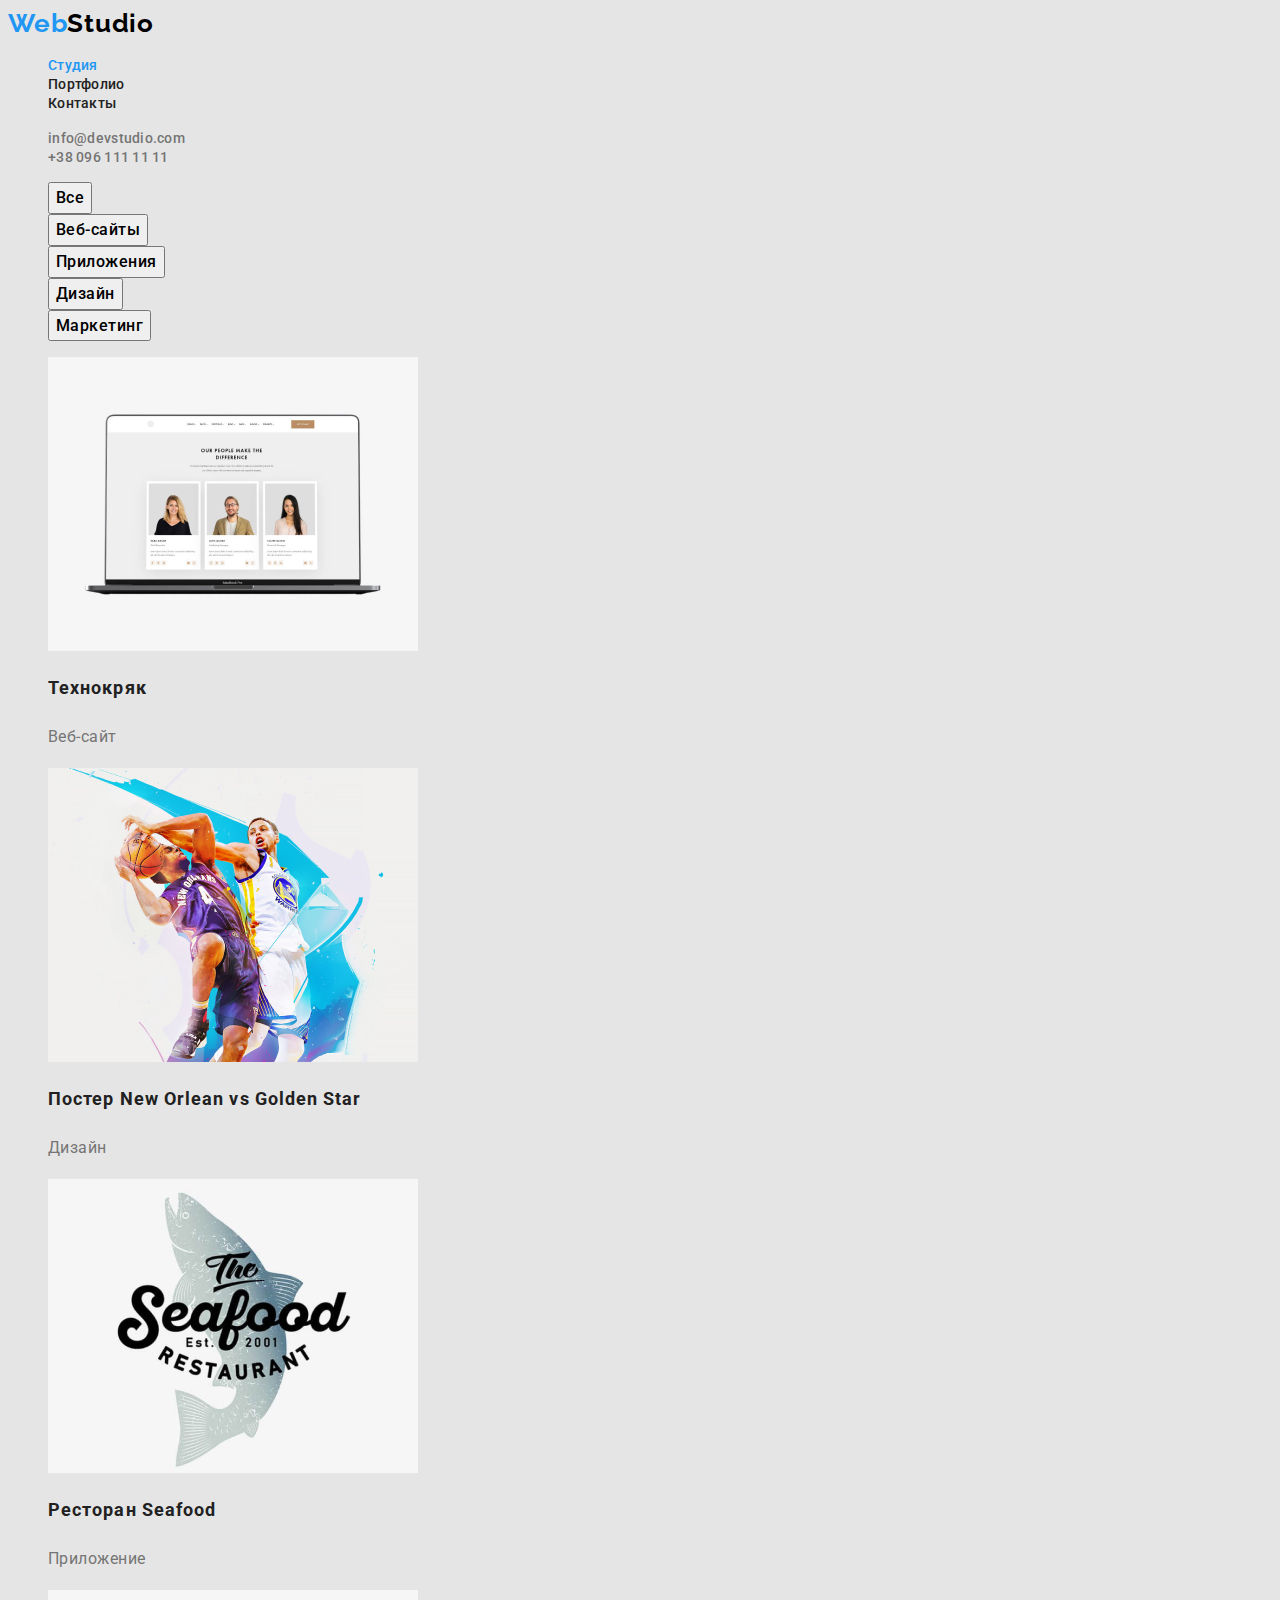
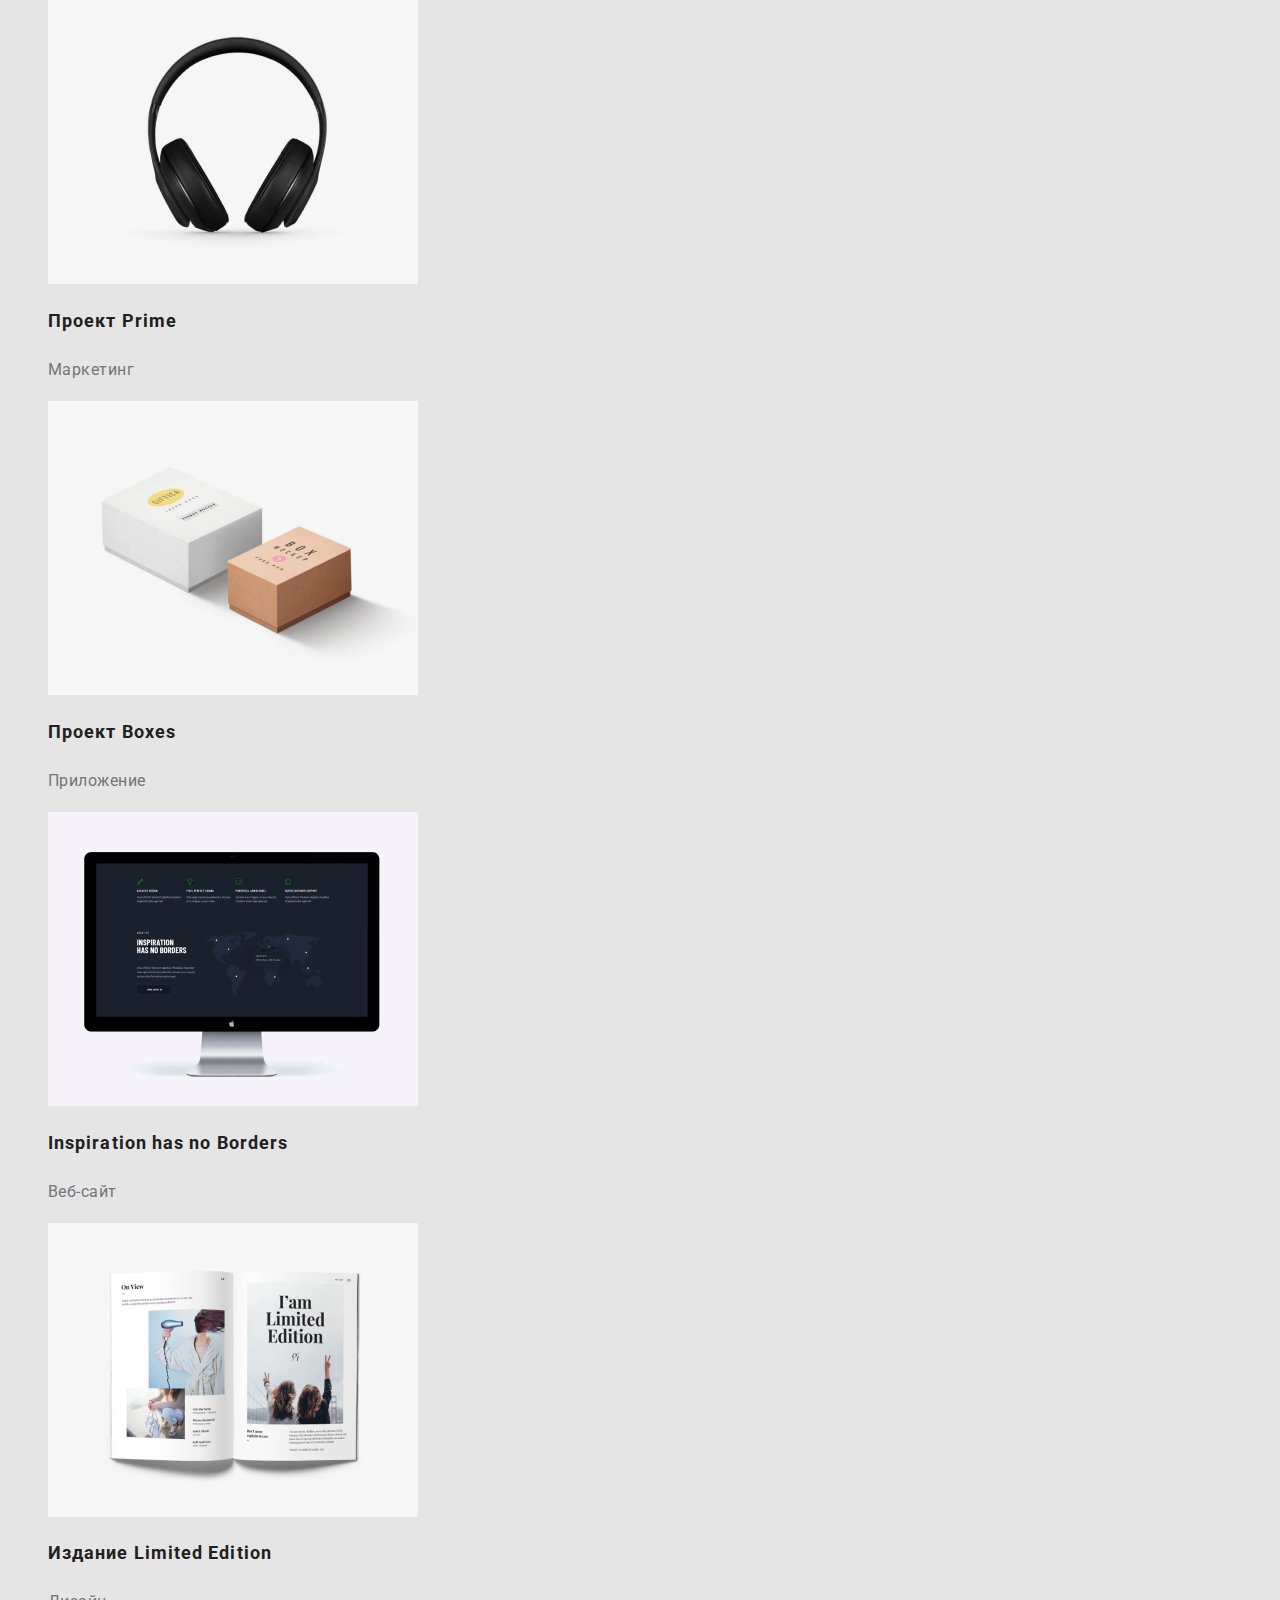
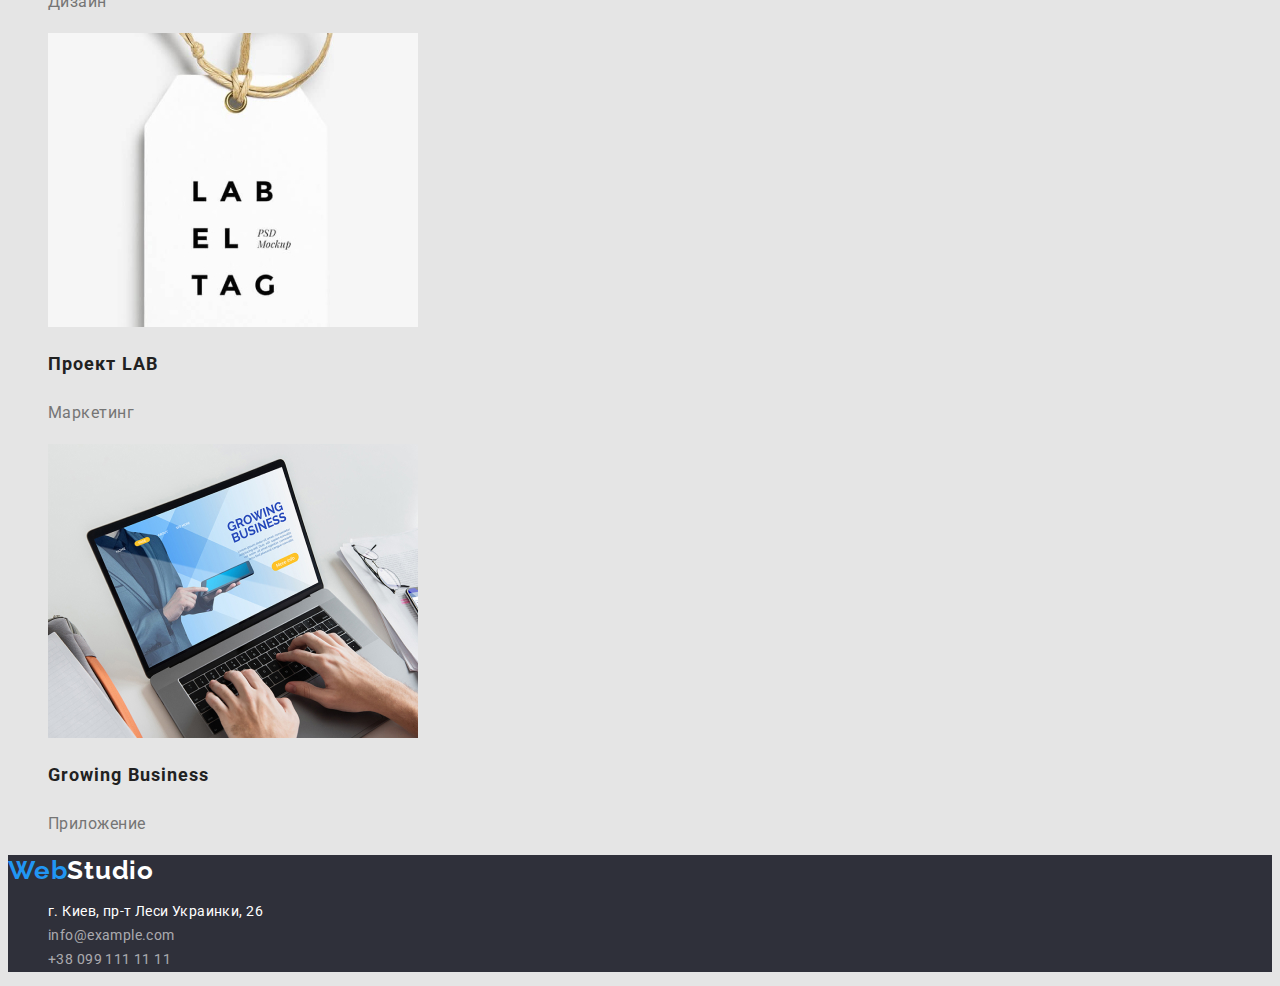
==== portfolio.html @ c13cead9 "Clone 2 markup" ====
<!DOCTYPE html>
<html lang="ru">
  <head>
    <meta charset="UTF-8" />
    <meta name="viewport" content="width=device-width, initial-scale=1.0" />
    <title>Document</title>
    <link rel="stylesheet" href="./css/styles.css" />
    <link
      href="https://fonts.googleapis.com/css2?family=Raleway:wght@700&family=Roboto:wght@400;500;700;900&display=swap"
      rel="stylesheet"
    />
  </head>

  <body>
    <header>
      <!-- Шапка сайта -->
      <nav class="site-nav">
        <a href="index.html" class="logo"><span class="web">Web</span>Studio</a>
        <ul class="list">
          <li><a href="" class="active link">Студия</a></li>
          <li><a href="./portfolio.html" class="link">Портфолио</a></li>
          <li><a href="" class="link">Контакты</a></li>
        </ul>
      </nav>

      <ul class="auth-nav list">
        <li>
          <a href="mailto:info@devstudio.com" class="link"
            >info@devstudio.com</a
          >
        </li>
        <li><a href="tel:+380961111111" class="link">+38 096 111 11 11</a></li>
      </ul>
    </header>
    <main>
      <!-- Портфолио -->
      <section>
        <h1 class="visually-hidden">Портфолио</h1>

        <!-- Фильтр -->
        <ul class="list">
          <li><button type="button" class="btn">Все</button></li>
          <li><button type="button" class="btn">Веб-сайты</button></li>
          <li><button type="button" class="btn">Приложения</button></li>
          <li><button type="button" class="btn">Дизайн</button></li>
          <li><button type="button" class="btn">Маркетинг</button></li>
        </ul>

        <!-- Набор контента -->
        <ul class="list content">
          <li>
            <a href="">
              <img
                src="./images/Portfolio/img1.jpg"
                alt="Компьютер с фото сотрудниками"
                width="370"
              />
              <h2 class="title">Технокряк</h2>
              <p class="text">Веб-сайт</p>
            </a>
          </li>
          <li>
            <a href="">
              <img
                src="./images/Portfolio/img2.jpg"
                alt="Баскетболисты"
                width="370"
              />
              <h2 class="title">Постер New Orlean vs Golden Star</h2>
              <p class="text">Дизайн</p>
            </a>
          </li>
          <li>
            <a href="">
              <img
                src="./images/Portfolio/img3.jpg"
                alt="Логотип ресторана"
                width="370"
              />
              <h2 class="title">Ресторан Seafood</h2>
              <p class="text">Приложение</p>
            </a>
          </li>
          <li>
            <a href="">
              <img
                src="./images/Portfolio/img4.jpg"
                alt="Наушники"
                width="370"
              />
              <h2 class="title">Проект Prime</h2>
              <p class="text">Маркетинг</p>
            </a>
          </li>
          <li>
            <a href="">
              <img
                src="./images/Portfolio/img5.jpg"
                alt="Две коробки"
                width="370"
              />
              <h2 class="title">Проект Boxes</h2>
              <p class="text">Приложение</p>
            </a>
          </li>
          <li>
            <a href="">
              <img
                src="./images/Portfolio/img6.jpg"
                alt="Монитор компьютера"
                width="370"
              />
              <h2 class="title">Inspiration has no Borders</h2>
              <p class="text">Веб-сайт</p>
            </a>
          </li>
          <li>
            <a href="">
              <img
                src="./images/Portfolio/img7.jpg"
                alt="Открытая книга"
                width="370"
              />
              <h2 class="title">Издание Limited Edition</h2>
              <p class="text">Дизайн</p>
            </a>
          </li>
          <li>
            <a href="">
              <img src="./images/Portfolio/img8.jpg" alt="Бирка" width="370" />
              <h2 class="title">Проект LAB</h2>
              <p class="text">Маркетинг</p>
            </a>
          </li>
          <li>
            <a href="">
              <img
                src="./images/Portfolio/img9.jpg"
                alt="Работа за ноутбуком"
                width="370"
              />
              <h2 class="title">Growing Business</h2>
              <p class="text">Приложение</p>
            </a>
          </li>
        </ul>
      </section>
    </main>
    <footer>
      <!-- Footer -->
      <a href="" class="logo-footer"><span class="web">Web</span>Studio</a>
      <address>
        <ul class="footer-list">
          <li class="address dates">г. Киев, пр-т Леси Украинки, 26</li>
          <li>
            <a href="mailto:info@example.com" class="dates transp"
              >info@example.com</a
            >
          </li>
          <li>
            <a href="tel:+380991111111" class="dates transp"
              >+38 099 111 11 11</a
            >
          </li>
        </ul>
      </address>
    </footer>
  </body>
</html>
---- css/styles.css ----
/* цвет основного текста #212121 */
/* вторичный цвет текста #757575 */
/* цвет лого #000000 */
/* белый #FFFFFF */
/* акцент #2196F3 */

:root {
  --primary-text-color: #212121;
  --secondary-text-color: #757575;
  --logo-color: #000000;
  --special-text-color: #ffffff;
  --accent-color: #2196f3;
}

body {
  background-color: #e5e5e5;
  color: var(--primary-text-color);
  font-family: "Roboto", sans-serif;
}

a {
  text-decoration: none;
  color: inherit;
}

/* index.html*/

.list {
  list-style: none;
}

.site-nav .link,
.auth-nav .link {
  font-family: Roboto;
  font-weight: 500;
  font-size: 14px;
  line-height: 1.14;
  letter-spacing: 0.02em;
}

.auth-nav .link {
  color: var(--secondary-text-color);
}

/* logo */
.web {
  color: var(--accent-color);
}

.logo {
  color: var(--logo-color);
  font-family: Raleway;
  font-weight: bold;
  font-size: 26px;
  line-height: 1.19;
  letter-spacing: 0.03em;
}

.logo-footer {
  color: var(--special-text-color);
  font-family: Raleway;
  font-weight: bold;
  font-size: 26px;
  line-height: 1.19;
  letter-spacing: 0.03em;
}

/* navegation */
.link:hover,
.link:focus {
  color: var(--accent-color);
}

.active {
  color: var(--accent-color);
}

/* hero */
.hero .hero-title {
  color: var(--special-text-color);
  font-weight: 900;
  font-size: 44px;
  line-height: 1.36;
  text-align: center;
  letter-spacing: 0.06em;
  text-transform: uppercase;
}

.hero {
  background-color: #2f303a;
}

.button {
  background-color: var(--accent-color);
  color: var(--special-text-color);
  font-family: Roboto;
  font-style: normal;
  font-weight: bold;
  font-size: 16px;
  line-height: 1.87;
  display: flex;
  align-items: center;
  text-align: center;
  letter-spacing: 0.06em;
}

.button:hover,
.button:focus {
  color: var(--primary-text-color);
}

/* team */

.section .team {
  font-weight: 500;
  font-size: 16px;
  line-height: 1.18;
  letter-spacing: 0.03em;
}

/* section */
.section .title {
  font-weight: bold;
  font-size: 14px;
  line-height: 1.14;
  letter-spacing: 0.03em;
  text-transform: uppercase;
}

.section .text {
  color: var(--secondary-text-color);
  font-weight: normal;
  font-size: 14px;
  line-height: 1.71;
  letter-spacing: 0.03em;
}

.section .title-h2 {
  font-weight: bold;
  font-size: 36px;
  line-height: 1.16;
  text-align: center;
  letter-spacing: 0.03em;
}

.section .team {
  font-weight: 500;
  font-size: 16px;
  line-height: 1.18;
  letter-spacing: 0.03em;
}

.section .team-job {
  font-weight: normal;
  font-size: 16px;
  line-height: 1.18;
  letter-spacing: 0.03em;
  color: var(--secondary-text-color);
}

/* footer */
footer {
  background-color: #2f303a;
}

.logo-footer {
  font-weight: bold;
  font-size: 26px;
  line-height: 1.19;
  letter-spacing: 0.03em;
}

.footer-list {
  font-weight: normal;
  font-size: 14px;
  line-height: 1.71;
  letter-spacing: 0.03em;
  font-style: normal;
}

.address {
  color: var(--special-text-color);
}

.footer-list .dates:hover,
.footer-list .dates:focus {
  color: var(--accent-color);
}

.transp {
  color: rgba(255, 255, 255, 0.6);
}

.footer-list {
  list-style: none;
}

/* Portfolio */
.visually-hidden {
  position: absolute !important;
  clip: rect(1px 1px 1px 1px);
  clip: rect(1px, 1px, 1px, 1px);
  padding: 0 !important;
  border: 0 !important;
  height: 1px !important;
  width: 1px !important;
  overflow: hidden;
}

/* button */
.btn:hover,
.btn:focus {
  background-color: var(--accent-color);
  cursor: pointer;
}

.list .btn {
  font-family: Roboto;
  font-weight: 500;
  font-size: 16px;
  line-height: 1.62;
  text-align: center;
  letter-spacing: 0.03em;
}

/* content */
.content .title {
  font-weight: bold;
  font-size: 18px;
  line-height: 2;
  letter-spacing: 0.06em;
}

.content .text {
  font-size: 16px;
  line-height: 1.87;
  letter-spacing: 0.03em;
  color: var(--secondary-text-color);
}
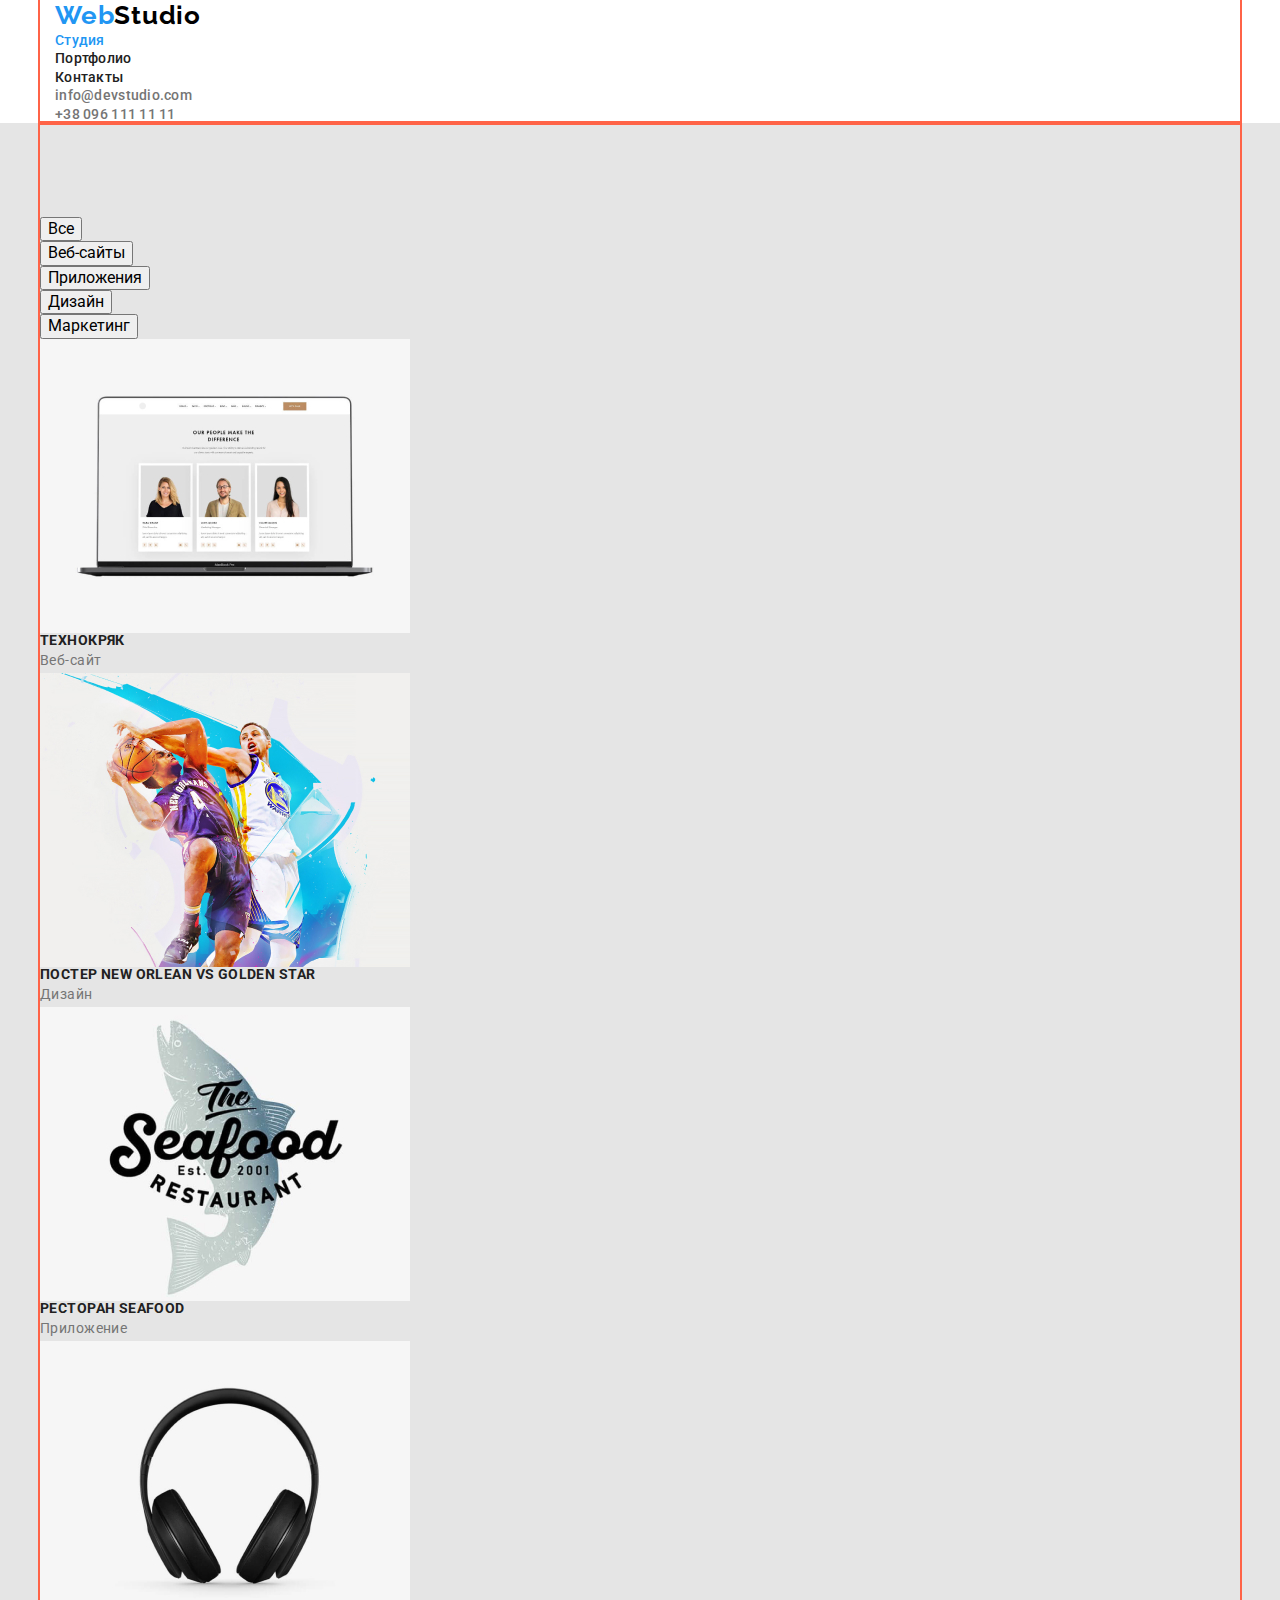
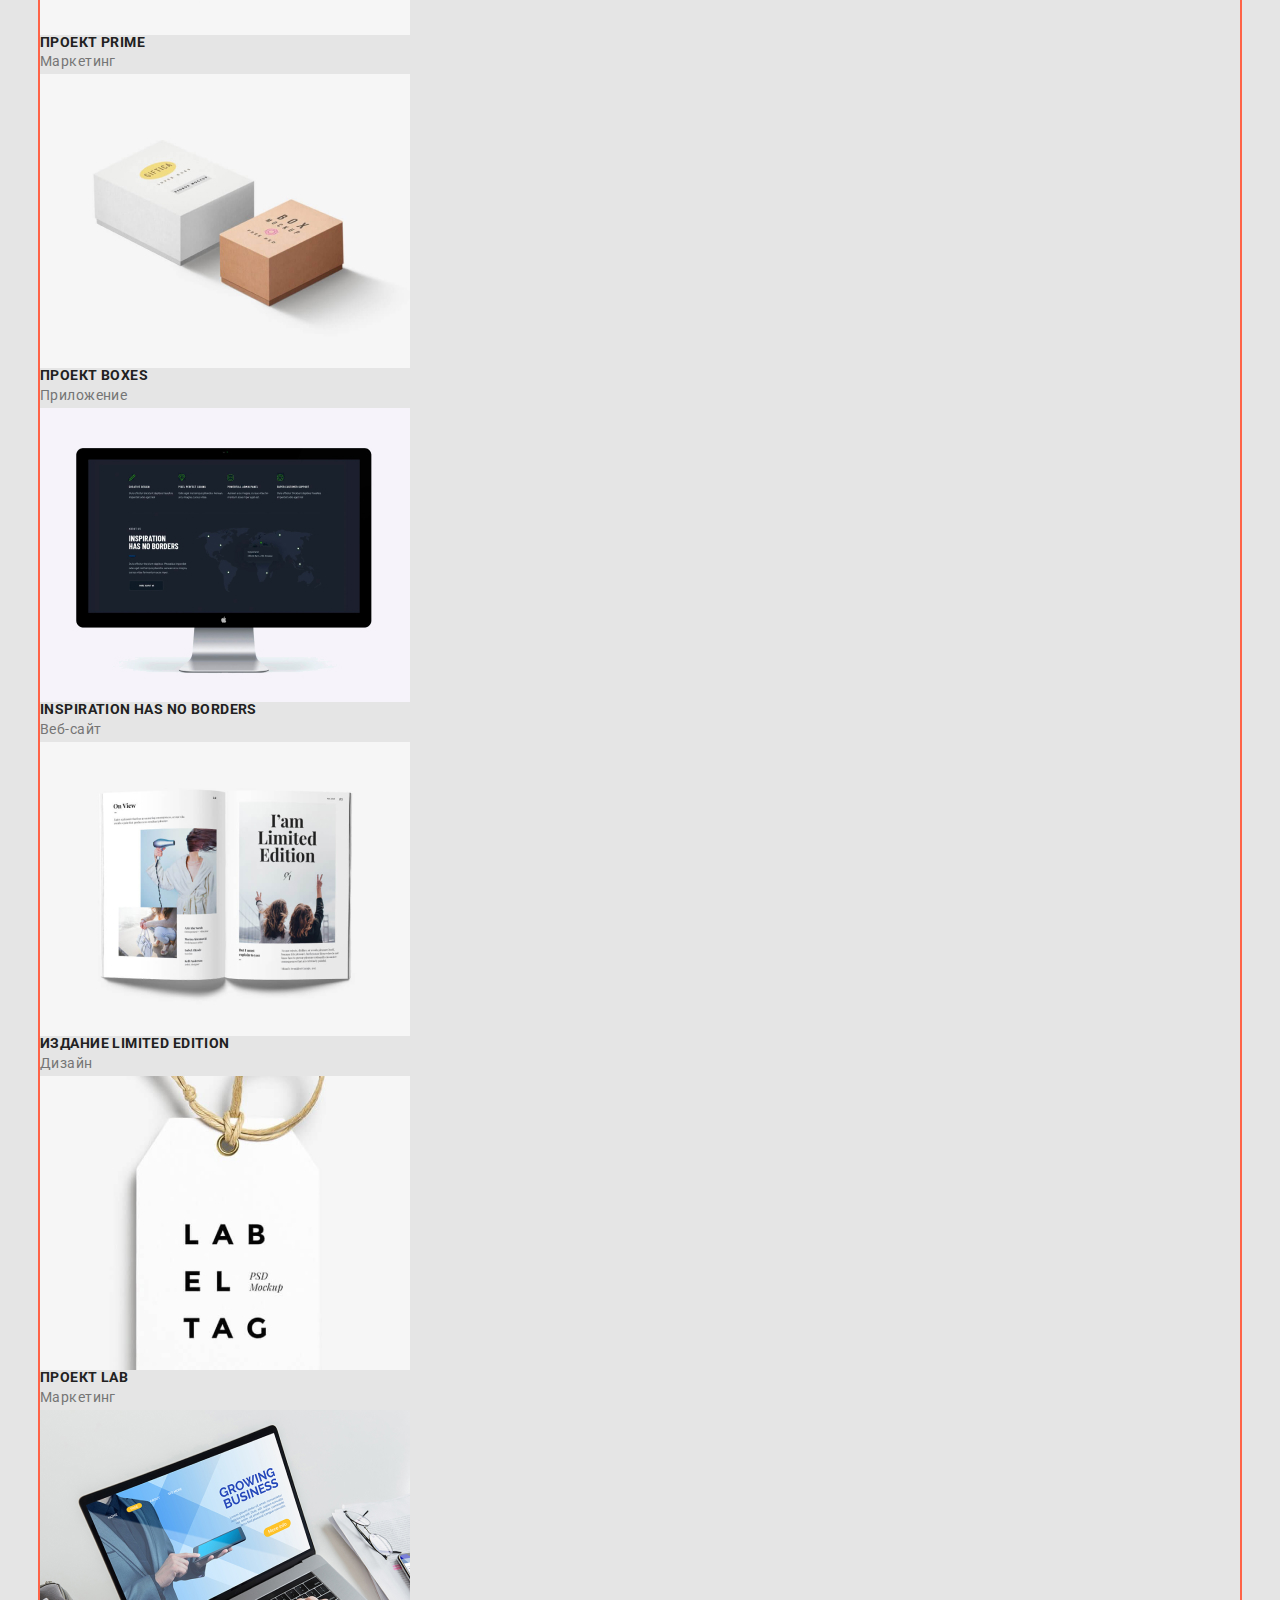
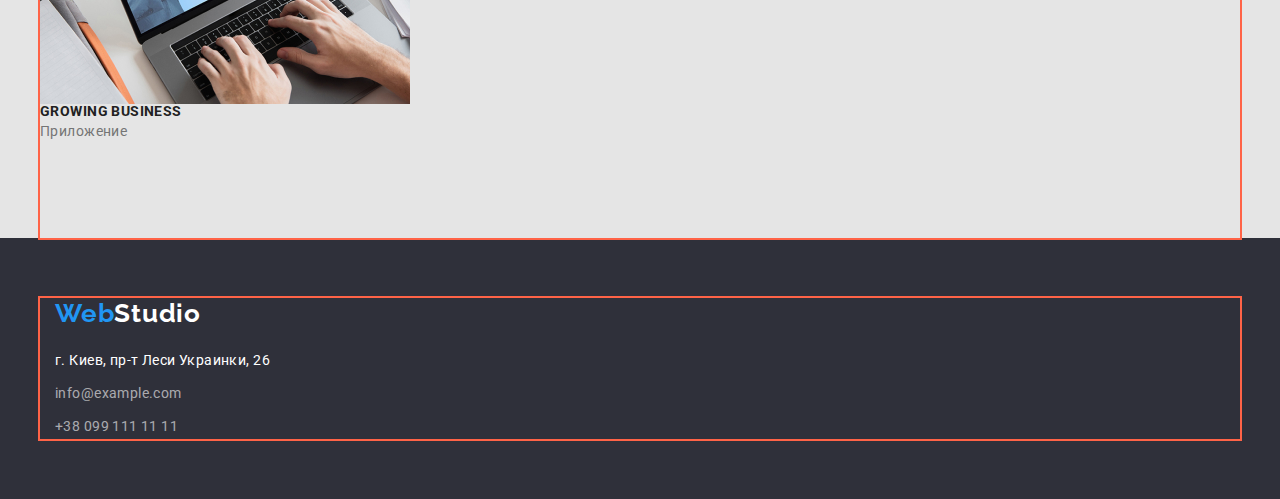
==== commit 4b21910c: "Add margin and padding" ====
--- a/portfolio.html
+++ b/portfolio.html
@@ -4,166 +4,201 @@
     <meta charset="UTF-8" />
     <meta name="viewport" content="width=device-width, initial-scale=1.0" />
     <title>Document</title>
-    <link rel="stylesheet" href="./css/styles.css" />
     <link
       href="https://fonts.googleapis.com/css2?family=Raleway:wght@700&family=Roboto:wght@400;500;700;900&display=swap"
       rel="stylesheet"
     />
+    <link
+      rel="stylesheet"
+      href="https://cdnjs.cloudflare.com/ajax/libs/modern-normalize/1.0.0/modern-normalize.min.css"
+    />
+    <link rel="stylesheet" href="./css/styles.css" />
   </head>
 
   <body>
-    <header>
+    <header class="page-header">
       <!-- Шапка сайта -->
-      <nav class="site-nav">
-        <a href="index.html" class="logo"><span class="web">Web</span>Studio</a>
-        <ul class="list">
-          <li><a href="" class="active link">Студия</a></li>
-          <li><a href="./portfolio.html" class="link">Портфолио</a></li>
-          <li><a href="" class="link">Контакты</a></li>
+      <div class="container">
+        <nav class="site-nav">
+          <a href="index.html" class="logo"
+            ><span class="web">Web</span>Studio</a
+          >
+          <ul class="list">
+            <li><a href="" class="active link">Студия</a></li>
+            <li><a href="./portfolio.html" class="link">Портфолио</a></li>
+            <li><a href="" class="link">Контакты</a></li>
+          </ul>
+        </nav>
+
+        <ul class="auth-nav list">
+          <li>
+            <a href="mailto:info@devstudio.com" class="link"
+              >info@devstudio.com</a
+            >
+          </li>
+          <li>
+            <a href="tel:+380961111111" class="link">+38 096 111 11 11</a>
+          </li>
         </ul>
-      </nav>
-
-      <ul class="auth-nav list">
-        <li>
-          <a href="mailto:info@devstudio.com" class="link"
-            >info@devstudio.com</a
-          >
-        </li>
-        <li><a href="tel:+380961111111" class="link">+38 096 111 11 11</a></li>
-      </ul>
+      </div>
     </header>
     <main>
       <!-- Портфолио -->
-      <section>
-        <h1 class="visually-hidden">Портфолио</h1>
-
-        <!-- Фильтр -->
-        <ul class="list">
-          <li><button type="button" class="btn">Все</button></li>
-          <li><button type="button" class="btn">Веб-сайты</button></li>
-          <li><button type="button" class="btn">Приложения</button></li>
-          <li><button type="button" class="btn">Дизайн</button></li>
-          <li><button type="button" class="btn">Маркетинг</button></li>
-        </ul>
-
-        <!-- Набор контента -->
-        <ul class="list content">
-          <li>
-            <a href="">
-              <img
-                src="./images/Portfolio/img1.jpg"
-                alt="Компьютер с фото сотрудниками"
-                width="370"
-              />
-              <h2 class="title">Технокряк</h2>
-              <p class="text">Веб-сайт</p>
-            </a>
-          </li>
-          <li>
-            <a href="">
-              <img
-                src="./images/Portfolio/img2.jpg"
-                alt="Баскетболисты"
-                width="370"
-              />
-              <h2 class="title">Постер New Orlean vs Golden Star</h2>
-              <p class="text">Дизайн</p>
-            </a>
-          </li>
-          <li>
-            <a href="">
-              <img
-                src="./images/Portfolio/img3.jpg"
-                alt="Логотип ресторана"
-                width="370"
-              />
-              <h2 class="title">Ресторан Seafood</h2>
-              <p class="text">Приложение</p>
-            </a>
-          </li>
-          <li>
-            <a href="">
-              <img
-                src="./images/Portfolio/img4.jpg"
-                alt="Наушники"
-                width="370"
-              />
-              <h2 class="title">Проект Prime</h2>
-              <p class="text">Маркетинг</p>
-            </a>
-          </li>
-          <li>
-            <a href="">
-              <img
-                src="./images/Portfolio/img5.jpg"
-                alt="Две коробки"
-                width="370"
-              />
-              <h2 class="title">Проект Boxes</h2>
-              <p class="text">Приложение</p>
-            </a>
-          </li>
-          <li>
-            <a href="">
-              <img
-                src="./images/Portfolio/img6.jpg"
-                alt="Монитор компьютера"
-                width="370"
-              />
-              <h2 class="title">Inspiration has no Borders</h2>
-              <p class="text">Веб-сайт</p>
-            </a>
-          </li>
-          <li>
-            <a href="">
-              <img
-                src="./images/Portfolio/img7.jpg"
-                alt="Открытая книга"
-                width="370"
-              />
-              <h2 class="title">Издание Limited Edition</h2>
-              <p class="text">Дизайн</p>
-            </a>
-          </li>
-          <li>
-            <a href="">
-              <img src="./images/Portfolio/img8.jpg" alt="Бирка" width="370" />
-              <h2 class="title">Проект LAB</h2>
-              <p class="text">Маркетинг</p>
-            </a>
-          </li>
-          <li>
-            <a href="">
-              <img
-                src="./images/Portfolio/img9.jpg"
-                alt="Работа за ноутбуком"
-                width="370"
-              />
-              <h2 class="title">Growing Business</h2>
-              <p class="text">Приложение</p>
-            </a>
-          </li>
-        </ul>
+        <div class="container section">
+          <h1 class="visually-hidden">Портфолио</h1>
+
+          <!-- Фильтр -->
+          <ul class="list filter">
+            <li><button type="button" class="btn">Все</button></li>
+            <li><button type="button" class="btn">Веб-сайты</button></li>
+            <li><button type="button" class="btn">Приложения</button></li>
+            <li><button type="button" class="btn">Дизайн</button></li>
+            <li><button type="button" class="btn">Маркетинг</button></li>
+          </ul>
+
+          <!-- Набор контента -->
+          <ul class="list content">
+            <li>
+              <a class="foto" href="">
+                <img
+                  src="./images/Portfolio/img1.jpg"
+                  alt="Компьютер с фото сотрудниками"
+                  width="370"
+                />
+                <div class="item-footer">
+                  <h2 class="title">Технокряк</h2>
+                  <p class="text">Веб-сайт</p>
+                </div>
+              </a>
+            </li>
+            <li>
+              <a class="foto" href="">
+                <img
+                  src="./images/Portfolio/img2.jpg"
+                  alt="Баскетболисты"
+                  width="370"
+                />
+                <div class="item-footer">
+                  <h2 class="title">Постер New Orlean vs Golden Star</h2>
+                  <p class="text">Дизайн</p>
+                </div>
+              </a>
+            </li>
+            <li>
+              <a class="foto" href="">
+                <img
+                  src="./images/Portfolio/img3.jpg"
+                  alt="Логотип ресторана"
+                  width="370"
+                />
+                <div class="item-footer">
+                  <h2 class="title">Ресторан Seafood</h2>
+                  <p class="text">Приложение</p>
+                </div>
+              </a>
+            </li>
+            <li>
+              <a class="foto" href="">
+                <img
+                  src="./images/Portfolio/img4.jpg"
+                  alt="Наушники"
+                  width="370"
+                />
+                <div class="item-footer">
+                  <h2 class="title">Проект Prime</h2>
+                  <p class="text">Маркетинг</p>
+                </div>
+              </a>
+            </li>
+            <li>
+              <a class="foto" href="">
+                <img
+                  src="./images/Portfolio/img5.jpg"
+                  alt="Две коробки"
+                  width="370"
+                />
+                <div class="item-footer">
+                  <h2 class="title">Проект Boxes</h2>
+                  <p class="text">Приложение</p>
+                </div>
+              </a>
+            </li>
+            <li>
+              <a class="foto" href="">
+                <img
+                  src="./images/Portfolio/img6.jpg"
+                  alt="Монитор компьютера"
+                  width="370"
+                />
+                <div class="item-footer">
+                  <h2 class="title">Inspiration has no Borders</h2>
+                  <p class="text">Веб-сайт</p>
+                </div>
+              </a>
+            </li>
+            <li>
+              <a class="foto" href="">
+                <img
+                  src="./images/Portfolio/img7.jpg"
+                  alt="Открытая книга"
+                  width="370"
+                />
+                <div class="item-footer">
+                  <h2 class="title">Издание Limited Edition</h2>
+                  <p class="text">Дизайн</p>
+                </div>
+              </a>
+            </li>
+            <li>
+              <a class="foto" href="">
+                <img
+                  src="./images/Portfolio/img8.jpg"
+                  alt="Бирка"
+                  width="370"
+                />
+                <div class="item-footer">
+                  <h2 class="title">Проект LAB</h2>
+                  <p class="text">Маркетинг</p>
+                </div>
+              </a>
+            </li>
+            <li>
+              <a class="foto" href="">
+                <img
+                  src="./images/Portfolio/img9.jpg"
+                  alt="Работа за ноутбуком"
+                  width="370"
+                />
+                <div class="item-footer">
+                  <h2 class="title">Growing Business</h2>
+                  <p class="text">Приложение</p>
+                </div>
+              </a>
+            </li>
+          </ul>
+        </div>
       </section>
     </main>
     <footer>
       <!-- Footer -->
-      <a href="" class="logo-footer"><span class="web">Web</span>Studio</a>
-      <address>
-        <ul class="footer-list">
-          <li class="address dates">г. Киев, пр-т Леси Украинки, 26</li>
-          <li>
-            <a href="mailto:info@example.com" class="dates transp"
-              >info@example.com</a
-            >
-          </li>
-          <li>
-            <a href="tel:+380991111111" class="dates transp"
-              >+38 099 111 11 11</a
-            >
-          </li>
-        </ul>
-      </address>
+      <div class="container">
+        <a href="" class="logo-footer"><span class="web">Web</span>Studio</a>
+        <address class="address">
+          <ul class="footer-list">
+            <li class="address-item dates">г. Киев, пр-т Леси Украинки, 26</li>
+            <li class="address-item">
+              <a href="mailto:info@example.com" class="dates transp"
+                >info@example.com</a
+              >
+            </li>
+            <li class="address-item">
+              <a href="tel:+380991111111" class="dates transp"
+                >+38 099 111 11 11</a
+              >
+            </li>
+          </ul>
+        </address>
+      </div>
     </footer>
   </body>
 </html>
--- a/css/styles.css
+++ b/css/styles.css
@@ -15,7 +15,8 @@
 body {
   background-color: #e5e5e5;
   color: var(--primary-text-color);
-  font-family: "Roboto", sans-serif;
+  font-family: 'Roboto', sans-serif;
+  margin: 0;
 }
 
 a {
@@ -23,10 +24,40 @@
   color: inherit;
 }
 
+img {
+  display: block;
+}
+
+h1,
+h2,
+h3,
+h4,
+h5,
+h6,
+p {
+  margin-top: 0;
+  margin-bottom: 0;
+}
+
 /* index.html*/
+
+/* header */
+
+.page-header {
+  background: #ffffff;
+}
+
+.container {
+  width: 1200px;
+  margin: 0 auto;
+  padding: 0 15px;
+  outline: 2px solid tomato;
+}
 
 .list {
   list-style: none;
+  margin: 0;
+  padding: 0;
 }
 
 .site-nav .link,
@@ -84,10 +115,16 @@
   text-align: center;
   letter-spacing: 0.06em;
   text-transform: uppercase;
+  width: 696px;
+  margin: 0 auto 30px;
+  margin-bottom: 30px;
 }
 
 .hero {
   background-color: #2f303a;
+  align-items: center;
+  padding: 200px 0;
+  text-align: center;
 }
 
 .button {
@@ -101,7 +138,14 @@
   display: flex;
   align-items: center;
   text-align: center;
+  text-decoration: none;
   letter-spacing: 0.06em;
+  display: inline-block;
+  margin: 0 auto;
+  border: 1px solid transparent;
+  padding: 10px 32px;
+  min-width: 136px;
+  border-radius: 4px;
 }
 
 .button:hover,
@@ -110,6 +154,14 @@
 }
 
 /* team */
+
+.section {
+  padding: 94px 0 94px 0;
+}
+
+.section.no-padding {
+  padding-top: 0px;
+}
 
 .section .team {
   font-weight: 500;
@@ -141,6 +193,9 @@
   line-height: 1.16;
   text-align: center;
   letter-spacing: 0.03em;
+  margin-bottom: 50px;
+  margin-top: 0;
+  outline: 2px solid tomato;
 }
 
 .section .team {
@@ -148,6 +203,7 @@
   font-size: 16px;
   line-height: 1.18;
   letter-spacing: 0.03em;
+  padding-bottom: 10px;
 }
 
 .section .team-job {
@@ -156,11 +212,21 @@
   line-height: 1.18;
   letter-spacing: 0.03em;
   color: var(--secondary-text-color);
+}
+
+.team-item-footer {
+  background-color: var(--special-text-color);
+  padding: 30px 0 30px 0;
+  text-align: center;
+  border-bottom-left-radius: 4px;
+  border-bottom-right-radius: 4px;
 }
 
 /* footer */
 footer {
   background-color: #2f303a;
+  padding-top: 60px;
+  padding-bottom: 60px;
 }
 
 .logo-footer {
@@ -176,9 +242,22 @@
   line-height: 1.71;
   letter-spacing: 0.03em;
   font-style: normal;
+  padding: 0;
 }
 
 .address {
+  margin-top: 20px;
+}
+
+.address-item:not(:first-child) {
+  margin-top: 9px;
+}
+
+.footer-contact > li:not(:last-child) {
+  margin-bottom: 9px;
+}
+
+.address-item {
   color: var(--special-text-color);
 }
 
@@ -193,6 +272,8 @@
 
 .footer-list {
   list-style: none;
+  margin: 0;
+  padding: 0;
 }
 
 /* Portfolio */
@@ -205,12 +286,18 @@
   height: 1px !important;
   width: 1px !important;
   overflow: hidden;
-}
 
 /* button */
-.btn:hover,
-.btn:focus {
+
+.list.filter {
+  padding-top: 94px;
+  padding-bottom: 50px;
+}
+
+.list .btn:hover,
+.list .btn:focus {
   background-color: var(--accent-color);
+  color: var(--special-text-color);
   cursor: pointer;
 }
 
@@ -221,6 +308,9 @@
   line-height: 1.62;
   text-align: center;
   letter-spacing: 0.03em;
+  padding: 6px 22px 6px 22px;
+  border-radius: 4px;
+  background-color: #f5f4fa;
 }
 
 /* content */
@@ -229,6 +319,7 @@
   font-size: 18px;
   line-height: 2;
   letter-spacing: 0.06em;
+  margin-bottom: 4px;
 }
 
 .content .text {
@@ -237,3 +328,8 @@
   letter-spacing: 0.03em;
   color: var(--secondary-text-color);
 }
+
+.foto .item-footer {
+  margin-top: 20px;
+  margin-bottom: 20px;
+}
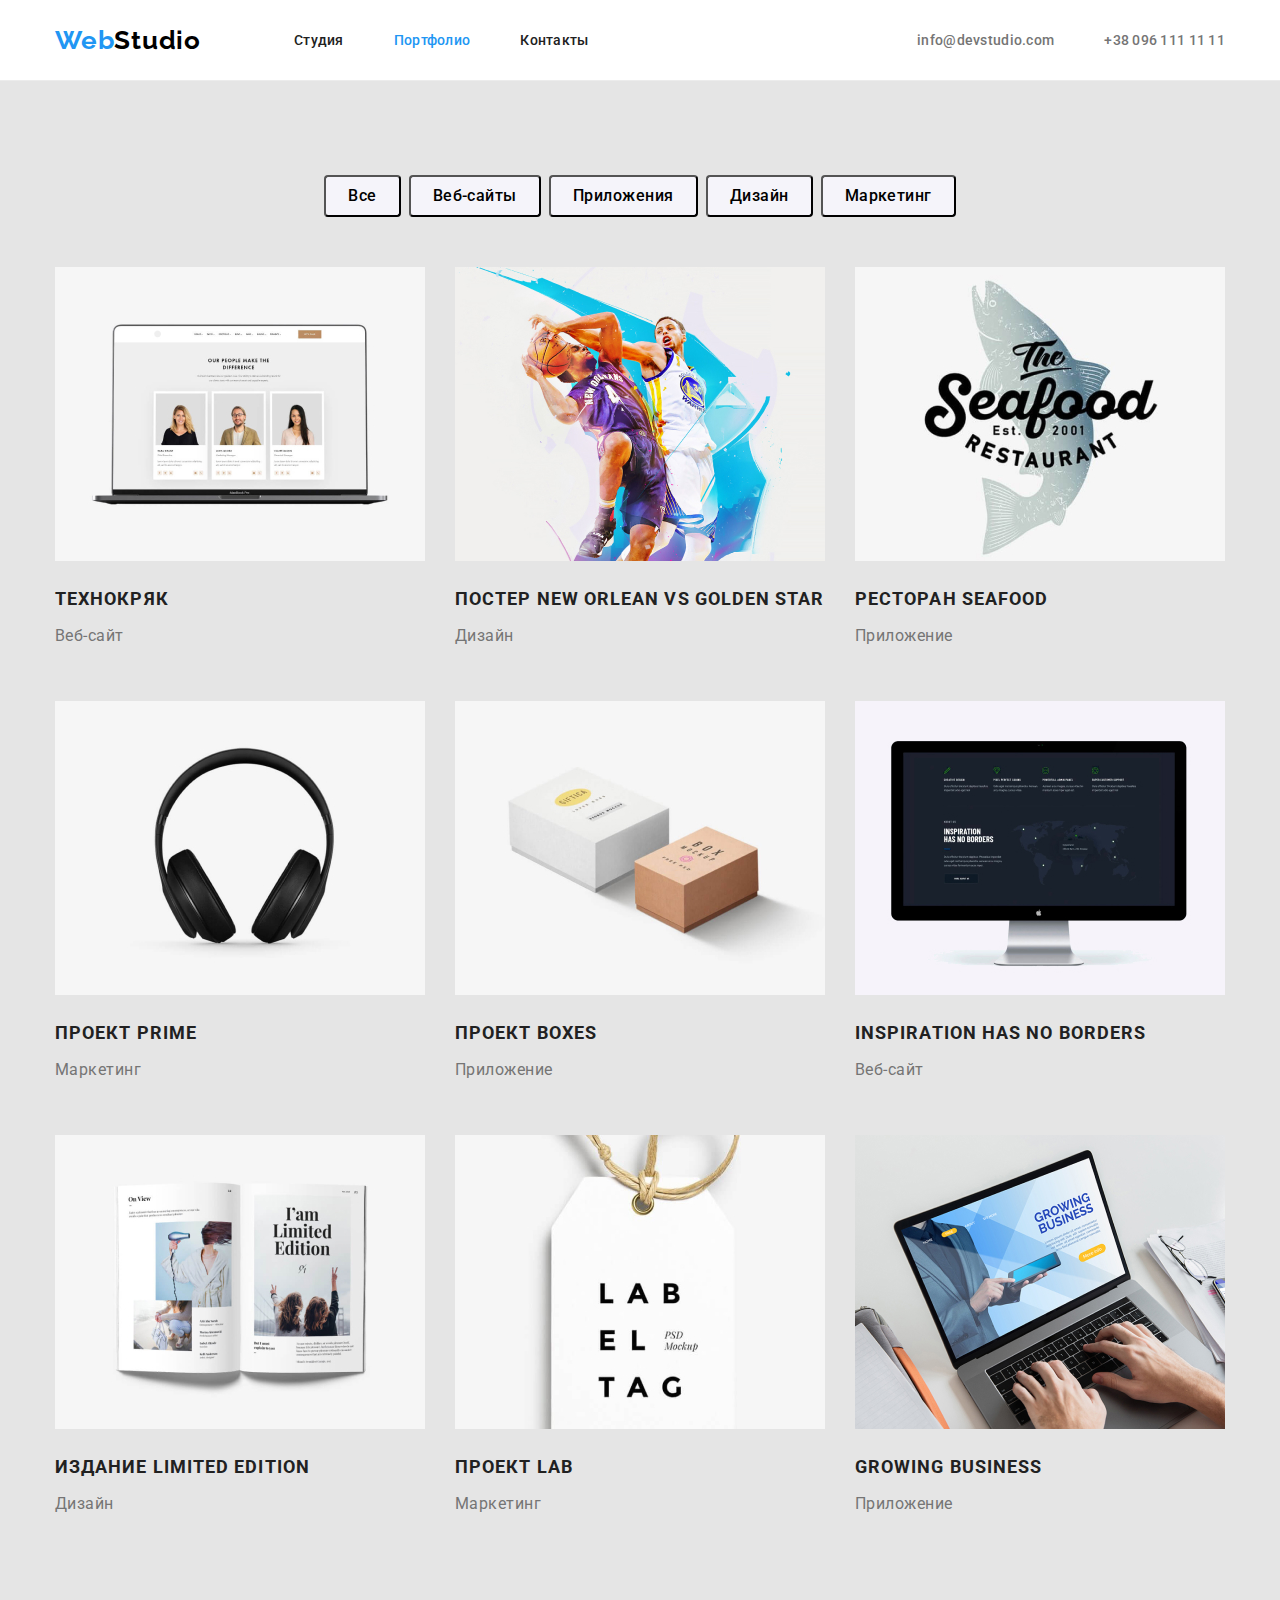
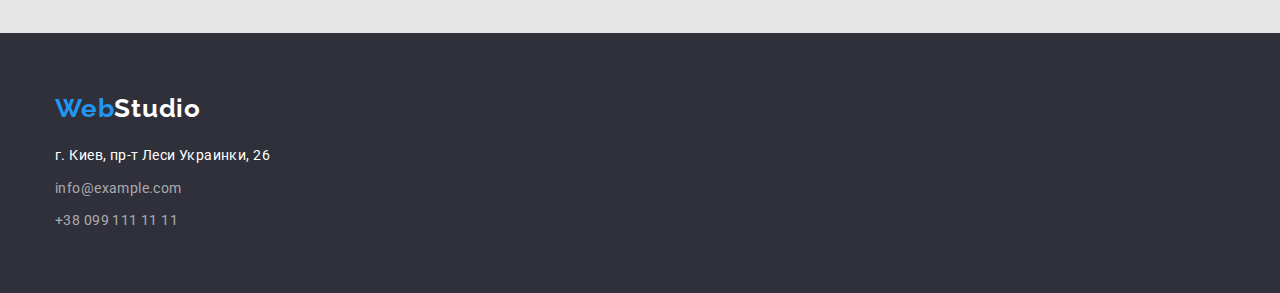
==== commit 6df4bada: "Add flex" ====
--- a/portfolio.html
+++ b/portfolio.html
@@ -19,46 +19,65 @@
     <header class="page-header">
       <!-- Шапка сайта -->
       <div class="container">
-        <nav class="site-nav">
-          <a href="index.html" class="logo"
-            ><span class="web">Web</span>Studio</a
-          >
-          <ul class="list">
-            <li><a href="" class="active link">Студия</a></li>
-            <li><a href="./portfolio.html" class="link">Портфолио</a></li>
-            <li><a href="" class="link">Контакты</a></li>
-          </ul>
-        </nav>
-
-        <ul class="auth-nav list">
-          <li>
-            <a href="mailto:info@devstudio.com" class="link"
-              >info@devstudio.com</a
+        <div class="header-flex">
+          <nav class="nav">
+            <a href="index.html" class="logo"
+              ><span class="web">Web</span>Studio</a
             >
-          </li>
-          <li>
-            <a href="tel:+380961111111" class="link">+38 096 111 11 11</a>
-          </li>
-        </ul>
+            <ul class="site-nav">
+              <li class="site-nav-item">
+                <a href="" class="link">Студия</a>
+              </li>
+              <li class="site-nav-item">
+                <a href="./portfolio.html" class="active link">Портфолио</a>
+              </li>
+              <li class="site-nav-item">
+                <a href="" class="link">Контакты</a>
+              </li>
+            </ul>
+          </nav>
+
+          <ul class="auth-nav">
+            <li class="auth-nav-item">
+              <a href="mailto:info@devstudio.com" class="link"
+                >info@devstudio.com</a
+              >
+            </li>
+            <li class="auth-nav-item">
+              <a href="tel:+380961111111" class="link">+38 096 111 11 11</a>
+            </li>
+          </ul>
+        </div>
       </div>
     </header>
+    <!-- Портфолио Hero -->
     <main>
-      <!-- Портфолио -->
-        <div class="container section">
+      <section class="section">
+        <div class="container">
           <h1 class="visually-hidden">Портфолио</h1>
 
           <!-- Фильтр -->
-          <ul class="list filter">
-            <li><button type="button" class="btn">Все</button></li>
-            <li><button type="button" class="btn">Веб-сайты</button></li>
-            <li><button type="button" class="btn">Приложения</button></li>
-            <li><button type="button" class="btn">Дизайн</button></li>
-            <li><button type="button" class="btn">Маркетинг</button></li>
+          <ul class="filter">
+            <li class="button-items">
+              <button type="button" class="btn">Все</button>
+            </li>
+            <li class="button-items">
+              <button type="button" class="btn">Веб-сайты</button>
+            </li>
+            <li class="button-items">
+              <button type="button" class="btn">Приложения</button>
+            </li>
+            <li class="button-items">
+              <button type="button" class="btn">Дизайн</button>
+            </li>
+            <li class="button-items">
+              <button type="button" class="btn">Маркетинг</button>
+            </li>
           </ul>
 
           <!-- Набор контента -->
-          <ul class="list content">
-            <li>
+          <ul class="content">
+            <li class="content-item">
               <a class="foto" href="">
                 <img
                   src="./images/Portfolio/img1.jpg"
@@ -71,7 +90,7 @@
                 </div>
               </a>
             </li>
-            <li>
+            <li class="content-item">
               <a class="foto" href="">
                 <img
                   src="./images/Portfolio/img2.jpg"
@@ -83,7 +102,7 @@
                   <p class="text">Дизайн</p>
                 </div>
               </a>
-            </li>
+            </li class="content-item">
             <li>
               <a class="foto" href="">
                 <img
@@ -97,7 +116,7 @@
                 </div>
               </a>
             </li>
-            <li>
+            <li class="content-item">
               <a class="foto" href="">
                 <img
                   src="./images/Portfolio/img4.jpg"
@@ -110,7 +129,7 @@
                 </div>
               </a>
             </li>
-            <li>
+            <li class="content-item">
               <a class="foto" href="">
                 <img
                   src="./images/Portfolio/img5.jpg"
@@ -123,7 +142,7 @@
                 </div>
               </a>
             </li>
-            <li>
+            <li class="content-item">
               <a class="foto" href="">
                 <img
                   src="./images/Portfolio/img6.jpg"
@@ -136,7 +155,7 @@
                 </div>
               </a>
             </li>
-            <li>
+            <li class="content-item">
               <a class="foto" href="">
                 <img
                   src="./images/Portfolio/img7.jpg"
@@ -149,7 +168,7 @@
                 </div>
               </a>
             </li>
-            <li>
+            <li class="content-item">
               <a class="foto" href="">
                 <img
                   src="./images/Portfolio/img8.jpg"
@@ -162,7 +181,7 @@
                 </div>
               </a>
             </li>
-            <li>
+            <li class="content-item">
               <a class="foto" href="">
                 <img
                   src="./images/Portfolio/img9.jpg"
--- a/css/styles.css
+++ b/css/styles.css
@@ -26,6 +26,12 @@
 
 img {
   display: block;
+}
+
+ul {
+  margin: 0;
+  padding: 0;
+  list-style: none;
 }
 
 h1,
@@ -44,6 +50,8 @@
 /* header */
 
 .page-header {
+  border-bottom: 1px solid #ececec;
+  min-height: 80px;
   background: #ffffff;
 }
 
@@ -51,16 +59,9 @@
   width: 1200px;
   margin: 0 auto;
   padding: 0 15px;
-  outline: 2px solid tomato;
-}
-
-.list {
-  list-style: none;
-  margin: 0;
-  padding: 0;
-}
-
-.site-nav .link,
+}
+
+.nav .link,
 .auth-nav .link {
   font-family: Roboto;
   font-weight: 500;
@@ -69,8 +70,37 @@
   letter-spacing: 0.02em;
 }
 
+.nav {
+  display: flex;
+  align-items: center;
+}
+
+.site-nav {
+  display: flex;
+  margin-left: 93px;
+}
+
+.site-nav .site-nav-item:not(:last-child) {
+  margin-right: 50px;
+}
+
+.auth-nav {
+  display: flex;
+  margin-left: auto;
+  align-items: center;
+}
+
+.auth-nav .auth-nav-item + .auth-nav-item {
+  margin-left: 50px;
+}
+
 .auth-nav .link {
   color: var(--secondary-text-color);
+}
+
+.header-flex {
+  display: flex;
+  height: 80px;
 }
 
 /* logo */
@@ -125,9 +155,11 @@
   align-items: center;
   padding: 200px 0;
   text-align: center;
-}
-
-.button {
+  display: flex;
+  align-items: center;
+}
+
+.hero-button {
   background-color: var(--accent-color);
   color: var(--special-text-color);
   font-family: Roboto;
@@ -148,8 +180,8 @@
   border-radius: 4px;
 }
 
-.button:hover,
-.button:focus {
+.hero-button:hover,
+.hero-button:focus {
   color: var(--primary-text-color);
 }
 
@@ -170,7 +202,6 @@
   letter-spacing: 0.03em;
 }
 
-/* section */
 .section .title {
   font-weight: bold;
   font-size: 14px;
@@ -195,13 +226,56 @@
   letter-spacing: 0.03em;
   margin-bottom: 50px;
   margin-top: 0;
-  outline: 2px solid tomato;
+}
+
+/* Priorities section */
+.priorities {
+  display: flex;
+}
+
+.priorities-item {
+  width: 270px;
+}
+
+.priorities-item:not(:last-child) {
+  margin-right: 30px;
+}
+
+/* Service section */
+.service-list {
+  display: flex;
+}
+
+.service-item:not(:last-child) {
+  margin-right: 30px;
+}
+
+/* Team section */
+
+.team-bkg {
+  background-color: #f5f4fa;
+}
+
+.team-list {
+  display: flex;
+  margin-top: 50px;
+}
+
+.team-item {
+  box-shadow: 0px 1px 3px rgba(0, 0, 0, 0.12), 0px 1px 1px rgba(0, 0, 0, 0.14),
+    0px 2px 1px rgba(0, 0, 0, 0.2);
+  border-radius: 0px 0px 4px 4px;
+}
+
+.team-item:not(:last-child) {
+  margin-right: 30px;
 }
 
 .section .team {
   font-weight: 500;
   font-size: 16px;
   line-height: 1.18;
+  text-align: center;
   letter-spacing: 0.03em;
   padding-bottom: 10px;
 }
@@ -259,6 +333,10 @@
 
 .address-item {
   color: var(--special-text-color);
+}
+
+.address-item:not(:first-child) {
+  margin-top: 9px;
 }
 
 .footer-list .dates:hover,
@@ -286,22 +364,30 @@
   height: 1px !important;
   width: 1px !important;
   overflow: hidden;
-
-/* button */
-
-.list.filter {
-  padding-top: 94px;
-  padding-bottom: 50px;
-}
-
-.list .btn:hover,
-.list .btn:focus {
+}
+
+/* Buttons Portfolio */
+
+.filter {
+  margin-bottom: 50px;
+  display: flex;
+  justify-content: center;
+}
+
+.button-items:not(:last-child) {
+  margin-right: 8px;
+}
+
+.button-items .btn:hover,
+.button-items .btn:focus {
   background-color: var(--accent-color);
   color: var(--special-text-color);
   cursor: pointer;
-}
-
-.list .btn {
+  box-shadow: 0px 3px 1px rgba(0, 0, 0, 0.1), 0px 1px 2px rgba(0, 0, 0, 0.08),
+    0px 2px 2px rgba(0, 0, 0, 0.12);
+}
+
+.button-items .btn {
   font-family: Roboto;
   font-weight: 500;
   font-size: 16px;
@@ -314,6 +400,21 @@
 }
 
 /* content */
+
+.content {
+  display: flex;
+  flex-wrap: wrap;
+  margin-top: 50px;
+  margin-right: -30px;
+  margin-bottom: -30px;
+}
+
+.content-item {
+  margin-right: 30px;
+  margin-bottom: 30px;
+  flex-basis: calc((100%-90px) / 3);
+}
+
 .content .title {
   font-weight: bold;
   font-size: 18px;
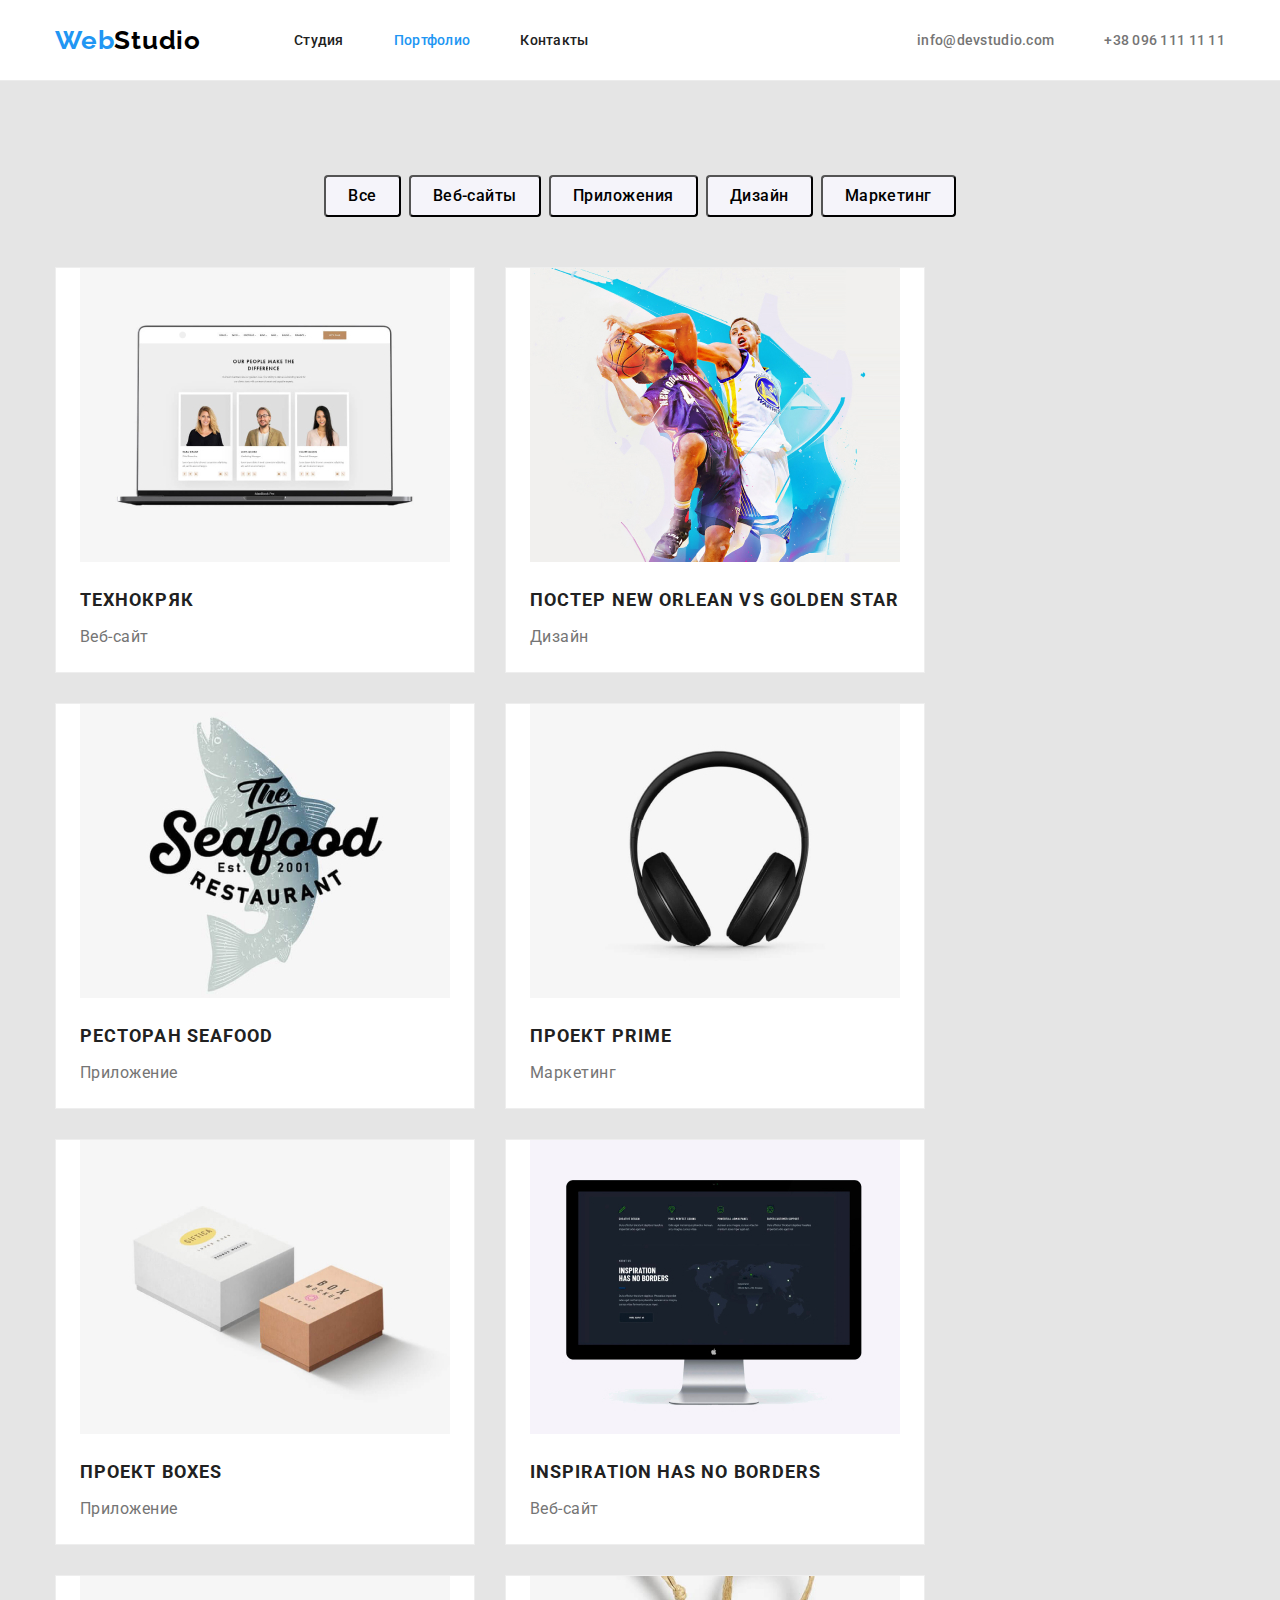
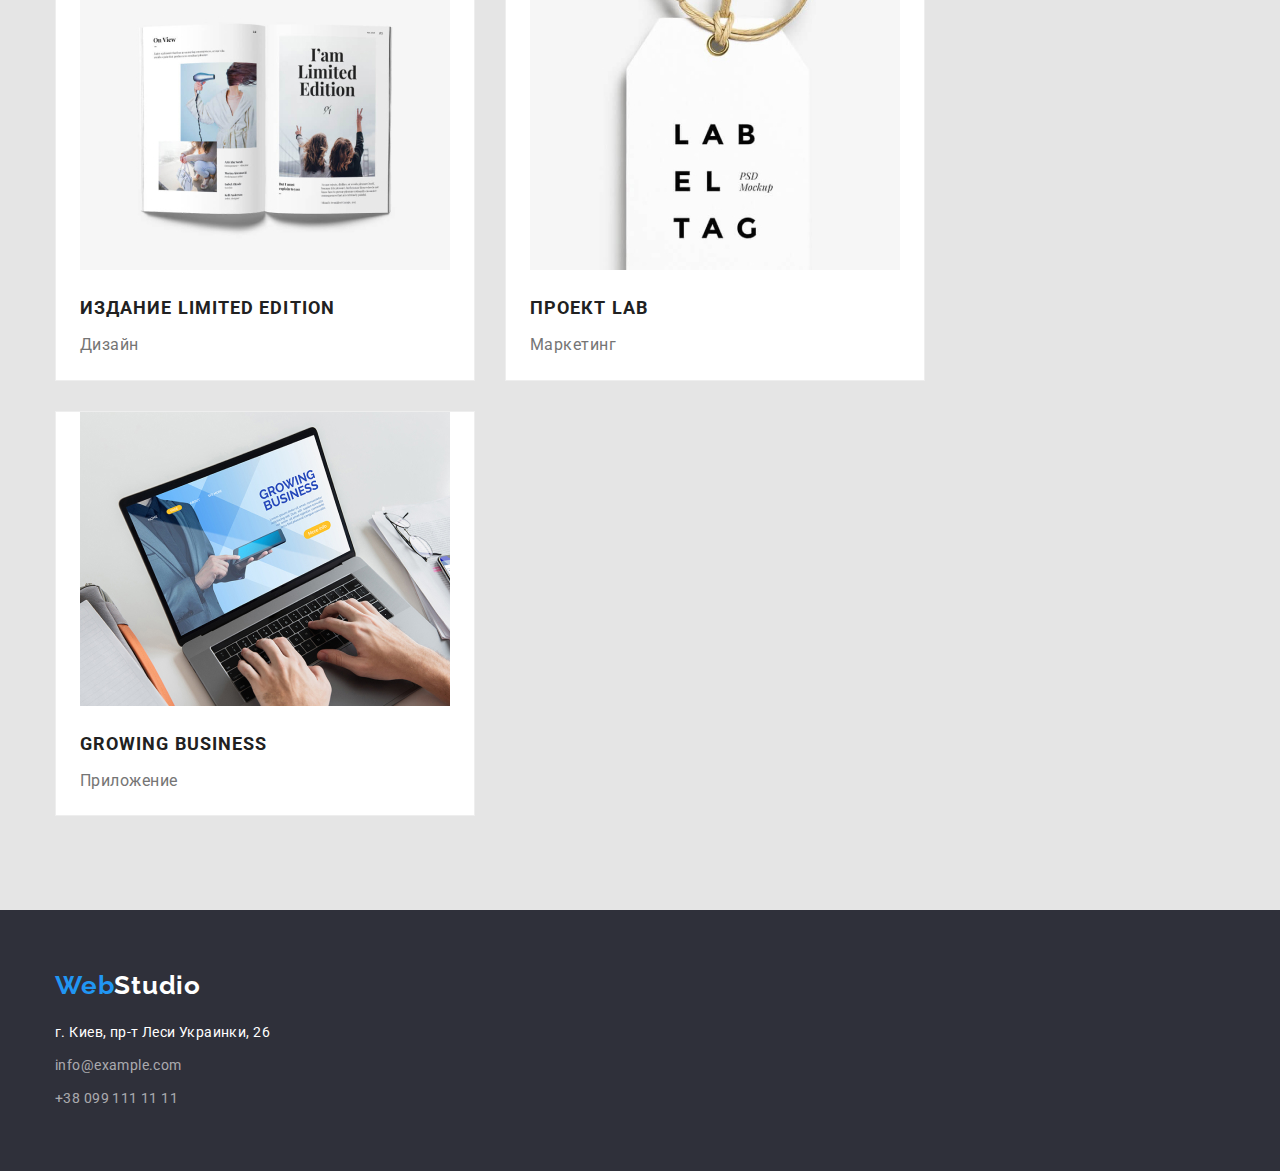
==== commit 17846811: "changes" ====
--- a/portfolio.html
+++ b/portfolio.html
@@ -26,7 +26,7 @@
             >
             <ul class="site-nav">
               <li class="site-nav-item">
-                <a href="" class="link">Студия</a>
+                <a href="./index.html" class="link">Студия</a>
               </li>
               <li class="site-nav-item">
                 <a href="./portfolio.html" class="active link">Портфолио</a>
@@ -102,8 +102,8 @@
                   <p class="text">Дизайн</p>
                 </div>
               </a>
-            </li class="content-item">
-            <li>
+            </li>
+            <li class="content-item">
               <a class="foto" href="">
                 <img
                   src="./images/Portfolio/img3.jpg"
--- a/css/styles.css
+++ b/css/styles.css
@@ -413,6 +413,10 @@
   margin-right: 30px;
   margin-bottom: 30px;
   flex-basis: calc((100%-90px) / 3);
+  background: #ffffff;
+  border: 1px solid #eeeeee;
+  padding-left: 24px;
+  padding-right: 24px;
 }
 
 .content .title {
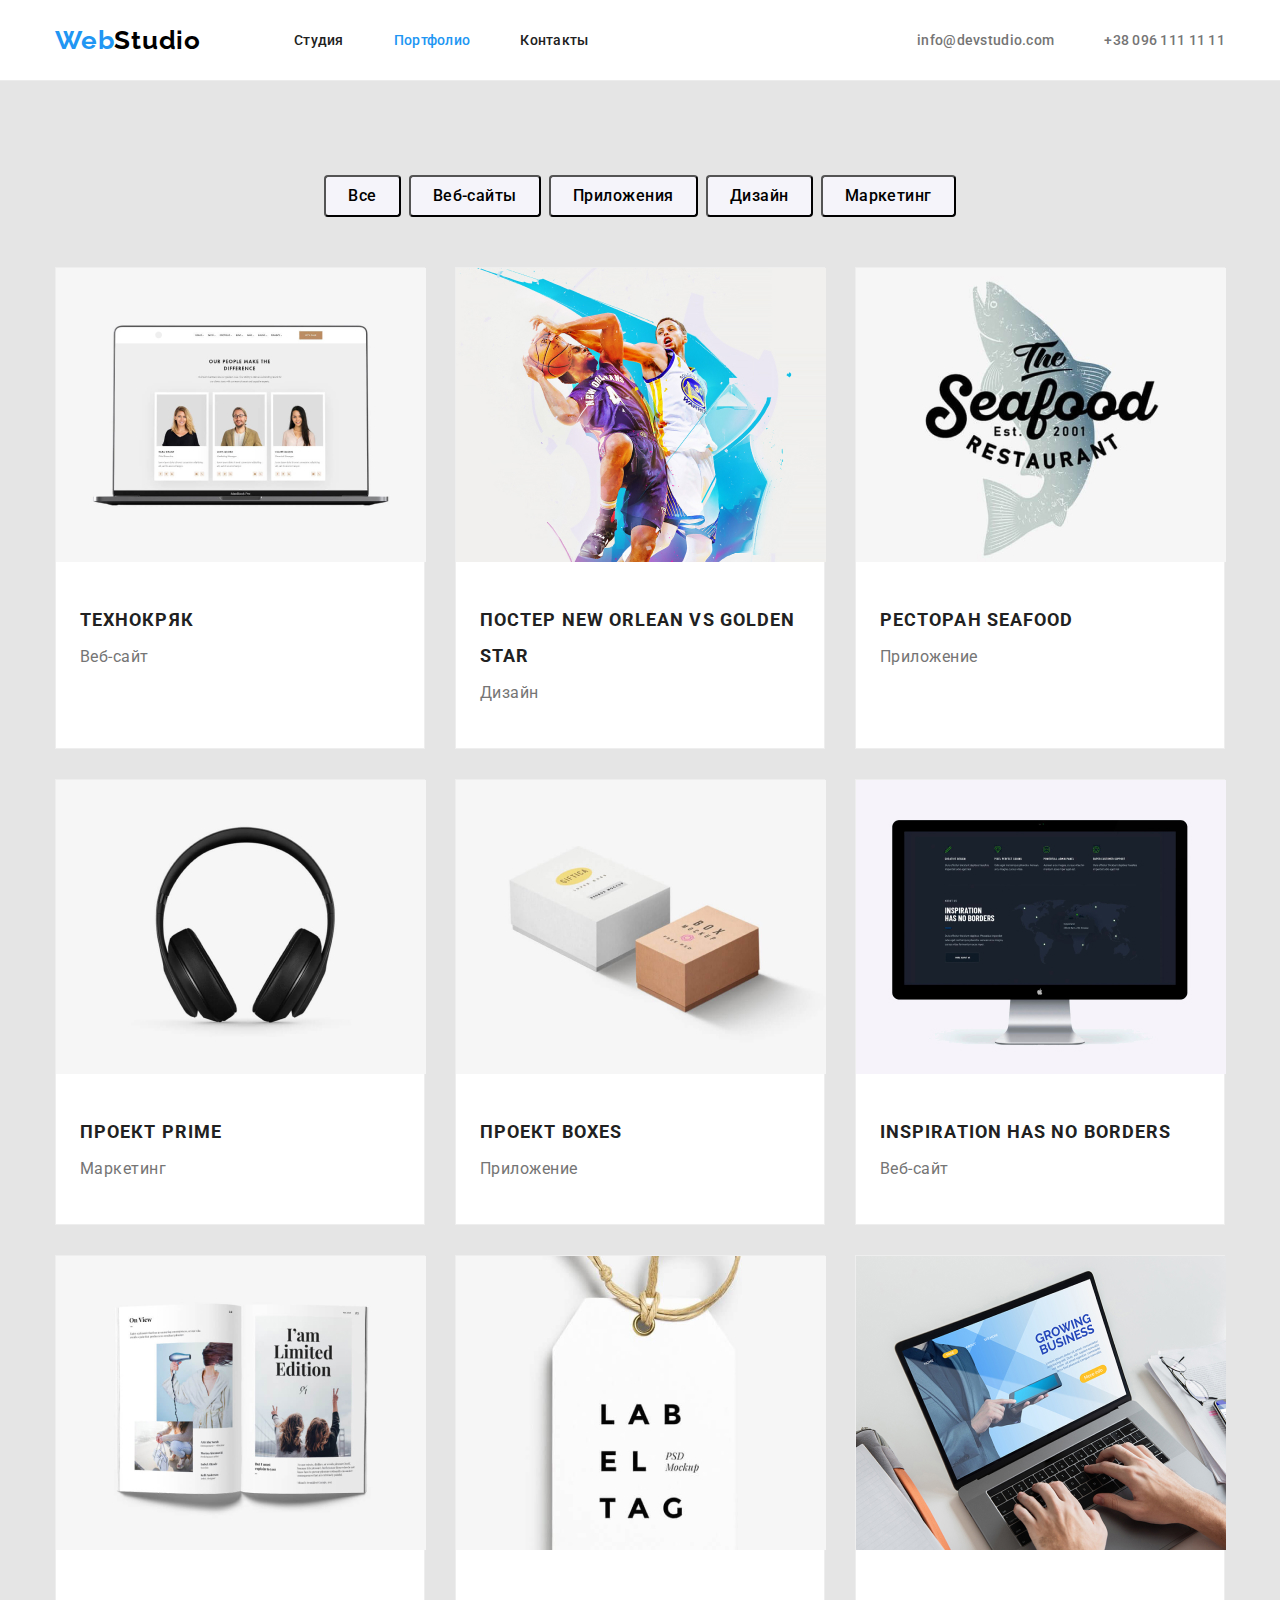
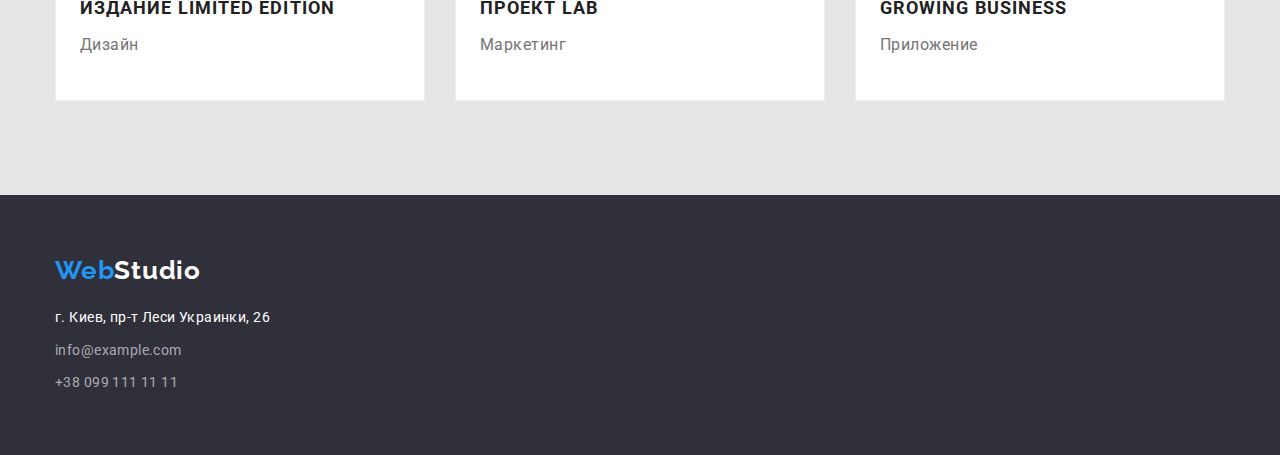
==== commit 7164fc08: "Fixing flex-mistakes" ====
--- a/portfolio.html
+++ b/portfolio.html
@@ -96,6 +96,7 @@
                   src="./images/Portfolio/img2.jpg"
                   alt="Баскетболисты"
                   width="370"
+                  height="294"
                 />
                 <div class="item-footer">
                   <h2 class="title">Постер New Orlean vs Golden Star</h2>
@@ -109,6 +110,7 @@
                   src="./images/Portfolio/img3.jpg"
                   alt="Логотип ресторана"
                   width="370"
+                  height="294"
                 />
                 <div class="item-footer">
                   <h2 class="title">Ресторан Seafood</h2>
@@ -122,6 +124,7 @@
                   src="./images/Portfolio/img4.jpg"
                   alt="Наушники"
                   width="370"
+                  height="294"
                 />
                 <div class="item-footer">
                   <h2 class="title">Проект Prime</h2>
@@ -135,6 +138,7 @@
                   src="./images/Portfolio/img5.jpg"
                   alt="Две коробки"
                   width="370"
+                  height="294"
                 />
                 <div class="item-footer">
                   <h2 class="title">Проект Boxes</h2>
@@ -148,6 +152,7 @@
                   src="./images/Portfolio/img6.jpg"
                   alt="Монитор компьютера"
                   width="370"
+                  height="294"
                 />
                 <div class="item-footer">
                   <h2 class="title">Inspiration has no Borders</h2>
@@ -161,6 +166,7 @@
                   src="./images/Portfolio/img7.jpg"
                   alt="Открытая книга"
                   width="370"
+                  height="294"
                 />
                 <div class="item-footer">
                   <h2 class="title">Издание Limited Edition</h2>
@@ -174,6 +180,7 @@
                   src="./images/Portfolio/img8.jpg"
                   alt="Бирка"
                   width="370"
+                  height="294"
                 />
                 <div class="item-footer">
                   <h2 class="title">Проект LAB</h2>
--- a/css/styles.css
+++ b/css/styles.css
@@ -410,13 +410,16 @@
 }
 
 .content-item {
+  width: 370px;
   margin-right: 30px;
   margin-bottom: 30px;
-  flex-basis: calc((100%-90px) / 3);
+  flex-basis: calc((100% - 90px) / 3);
   background: #ffffff;
   border: 1px solid #eeeeee;
-  padding-left: 24px;
-  padding-right: 24px;
+}
+
+.content-item:nth-child(3n) {
+  margin-right: 0;
 }
 
 .content .title {
@@ -438,3 +441,7 @@
   margin-top: 20px;
   margin-bottom: 20px;
 }
+
+.item-footer {
+  padding: 20px 24px;
+}
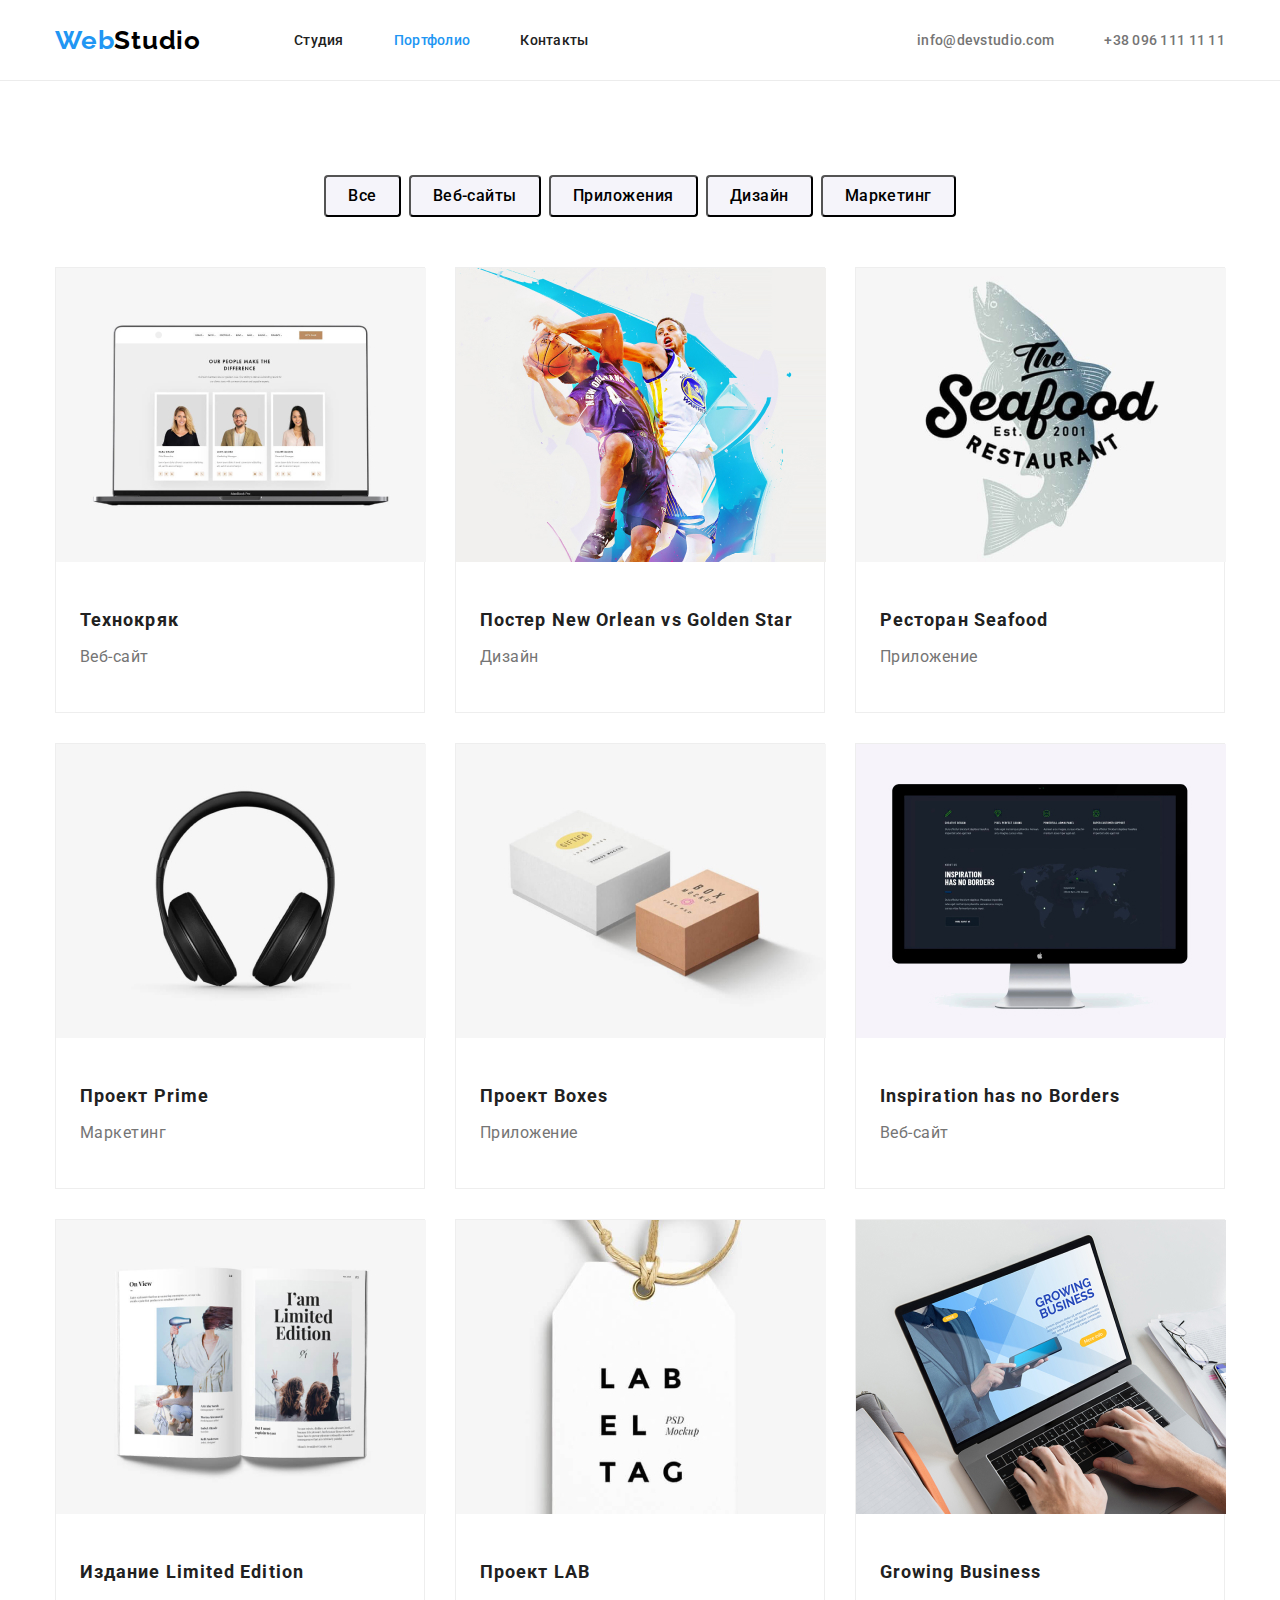
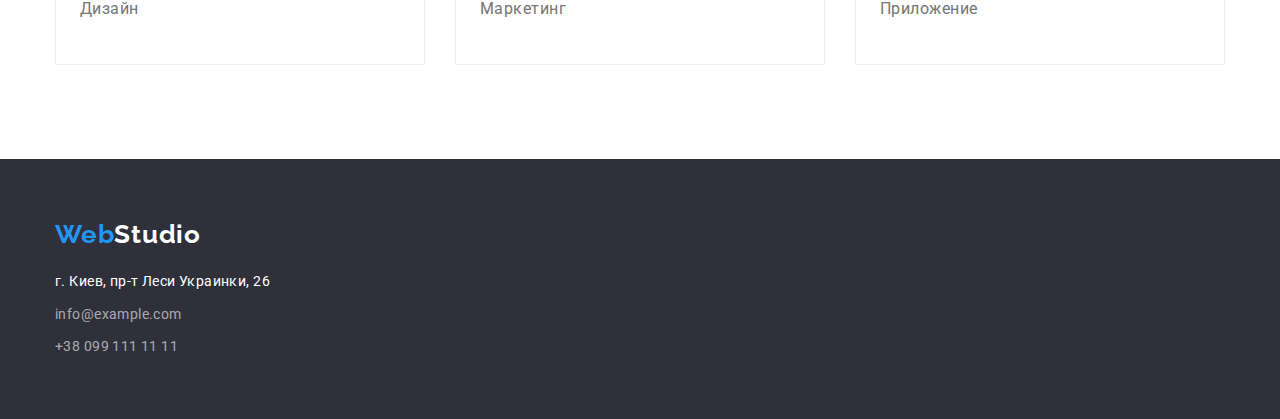
==== commit 69b22078: "Fixing text" ====
--- a/portfolio.html
+++ b/portfolio.html
@@ -51,7 +51,7 @@
       </div>
     </header>
     <!-- Портфолио Hero -->
-    <main>
+    <main class="main">
       <section class="section">
         <div class="container">
           <h1 class="visually-hidden">Портфолио</h1>
--- a/css/styles.css
+++ b/css/styles.css
@@ -355,6 +355,10 @@
 }
 
 /* Portfolio */
+.main {
+  background-color: var(--special-text-color);
+}
+
 .visually-hidden {
   position: absolute !important;
   clip: rect(1px 1px 1px 1px);
@@ -428,6 +432,7 @@
   line-height: 2;
   letter-spacing: 0.06em;
   margin-bottom: 4px;
+  text-transform: none;
 }
 
 .content .text {
